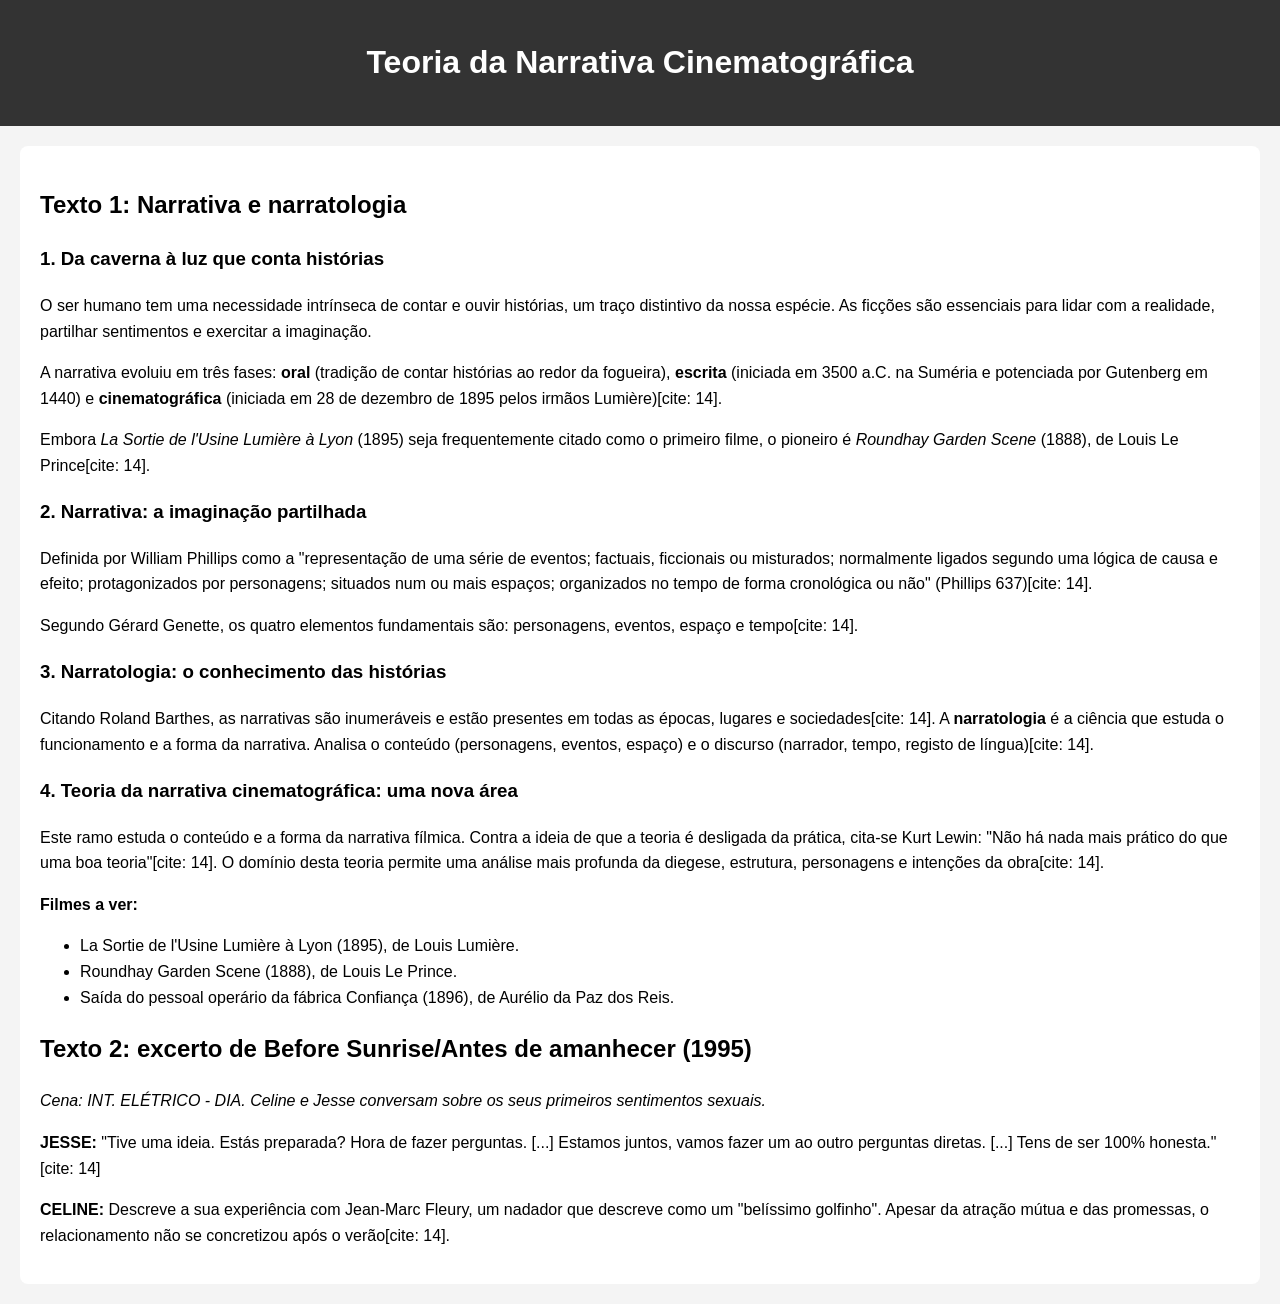
==== narrativa.html @ 9cefa40e "Add files via upload" ====
<!DOCTYPE html>
<html lang="pt-PT">
<head>
    <meta charset="UTF-8">
    <title>Teoria da Narrativa Cinematográfica</title>
    <link rel="stylesheet" href="style.css">
</head>
<body>
    <header>
        <h1>Teoria da Narrativa Cinematográfica</h1>
    </header>
    <main>
        <section id="texto1">
            <h2>Texto 1: Narrativa e narratologia</h2>
            
            <h3>1. Da caverna à luz que conta histórias</h3>
            <p>O ser humano tem uma necessidade intrínseca de contar e ouvir histórias, um traço distintivo da nossa espécie. As ficções são essenciais para lidar com a realidade, partilhar sentimentos e exercitar a imaginação.</p>
            <p>A narrativa evoluiu em três fases: <strong>oral</strong> (tradição de contar histórias ao redor da fogueira), <strong>escrita</strong> (iniciada em 3500 a.C. na Suméria e potenciada por Gutenberg em 1440) e <strong>cinematográfica</strong> (iniciada em 28 de dezembro de 1895 pelos irmãos Lumière)[cite: 14].</p>
            <p>Embora <em>La Sortie de l'Usine Lumière à Lyon</em> (1895) seja frequentemente citado como o primeiro filme, o pioneiro é <em>Roundhay Garden Scene</em> (1888), de Louis Le Prince[cite: 14].</p>

            <h3>2. Narrativa: a imaginação partilhada</h3>
            <p>Definida por William Phillips como a "representação de uma série de eventos; factuais, ficcionais ou misturados; normalmente ligados segundo uma lógica de causa e efeito; protagonizados por personagens; situados num ou mais espaços; organizados no tempo de forma cronológica ou não" (Phillips 637)[cite: 14].</p>
            <p>Segundo Gérard Genette, os quatro elementos fundamentais são: personagens, eventos, espaço e tempo[cite: 14].</p>

            <h3>3. Narratologia: o conhecimento das histórias</h3>
            <p>Citando Roland Barthes, as narrativas são inumeráveis e estão presentes em todas as épocas, lugares e sociedades[cite: 14]. A <strong>narratologia</strong> é a ciência que estuda o funcionamento e a forma da narrativa. Analisa o conteúdo (personagens, eventos, espaço) e o discurso (narrador, tempo, registo de língua)[cite: 14].</p>

            <h3>4. Teoria da narrativa cinematográfica: uma nova área</h3>
            <p>Este ramo estuda o conteúdo e a forma da narrativa fílmica. Contra a ideia de que a teoria é desligada da prática, cita-se Kurt Lewin: "Não há nada mais prático do que uma boa teoria"[cite: 14]. O domínio desta teoria permite uma análise mais profunda da diegese, estrutura, personagens e intenções da obra[cite: 14].</p>
            
            <p><strong>Filmes a ver:</strong></p>
            <ul>
                <li>La Sortie de l'Usine Lumière à Lyon (1895), de Louis Lumière.</li>
                <li>Roundhay Garden Scene (1888), de Louis Le Prince.</li>
                <li>Saída do pessoal operário da fábrica Confiança (1896), de Aurélio da Paz dos Reis.</li>
            </ul>
        </section>

        <section id="texto2">
            <h2>Texto 2: excerto de Before Sunrise/Antes de amanhecer (1995)</h2>
            <p><em>Cena: INT. ELÉTRICO - DIA. Celine e Jesse conversam sobre os seus primeiros sentimentos sexuais.</em></p>
            <p><strong>JESSE:</strong> "Tive uma ideia. Estás preparada? Hora de fazer perguntas. [...] Estamos juntos, vamos fazer um ao outro perguntas diretas. [...] Tens de ser 100% honesta."[cite: 14]</p>
            <p><strong>CELINE:</strong> Descreve a sua experiência com Jean-Marc Fleury, um nadador que descreve como um "belíssimo golfinho". Apesar da atração mútua e das promessas, o relacionamento não se concretizou após o verão[cite: 14].</p>
        </section>
    </main>
</body>
</html>
---- style.css ----
body { font-family: Arial, sans-serif; line-height: 1.6; margin: 0; padding: 0; background: #f4f4f4; }
header { background: #333; color: #fff; padding: 1rem; text-align: center; }
nav ul { list-style: none; padding: 0; }
nav ul li { display: inline; margin: 0 10px; }
nav ul li a { color: #fff; text-decoration: none; }
main { padding: 20px; background: #fff; margin: 20px; border-radius: 8px; }
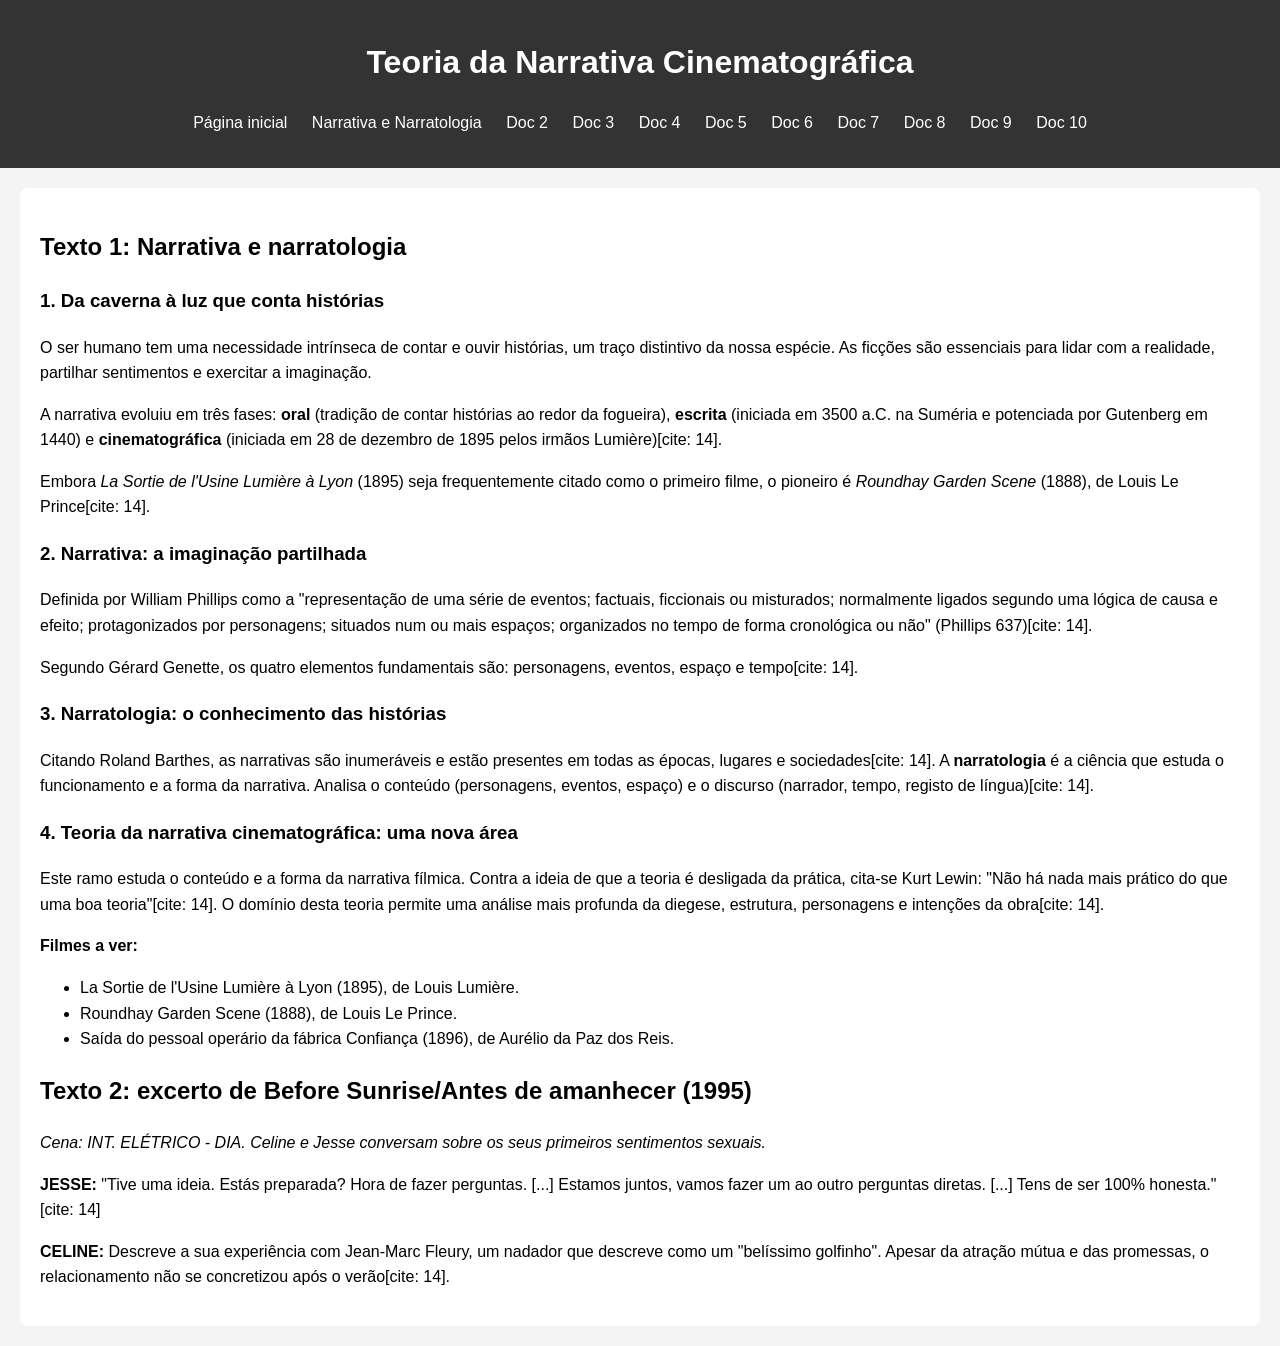
==== commit 8cbedd1e: "Update narrativa.html" ====
--- a/narrativa.html
+++ b/narrativa.html
@@ -8,6 +8,21 @@
 <body>
     <header>
         <h1>Teoria da Narrativa Cinematográfica</h1>
+        <nav>
+            <ul>
+                <li><a href="index.html">Página inicial</a></li>
+                <li><a href="narrativa.html">Narrativa e Narratologia</a></li>
+                <li><a href="doc2.html">Doc 2</a></li>
+                <li><a href="doc3.html">Doc 3</a></li>
+                <li><a href="doc4.html">Doc 4</a></li>
+                <li><a href="doc5.html">Doc 5</a></li>
+                <li><a href="doc6.html">Doc 6</a></li>
+                <li><a href="doc7.html">Doc 7</a></li>
+                <li><a href="doc8.html">Doc 8</a></li>
+                <li><a href="doc9.html">Doc 9</a></li>
+                <li><a href="doc10.html">Doc 10</a></li>
+            </ul>
+        </nav>
     </header>
     <main>
         <section id="texto1">
@@ -44,4 +59,4 @@
         </section>
     </main>
 </body>
-</html>+</html>
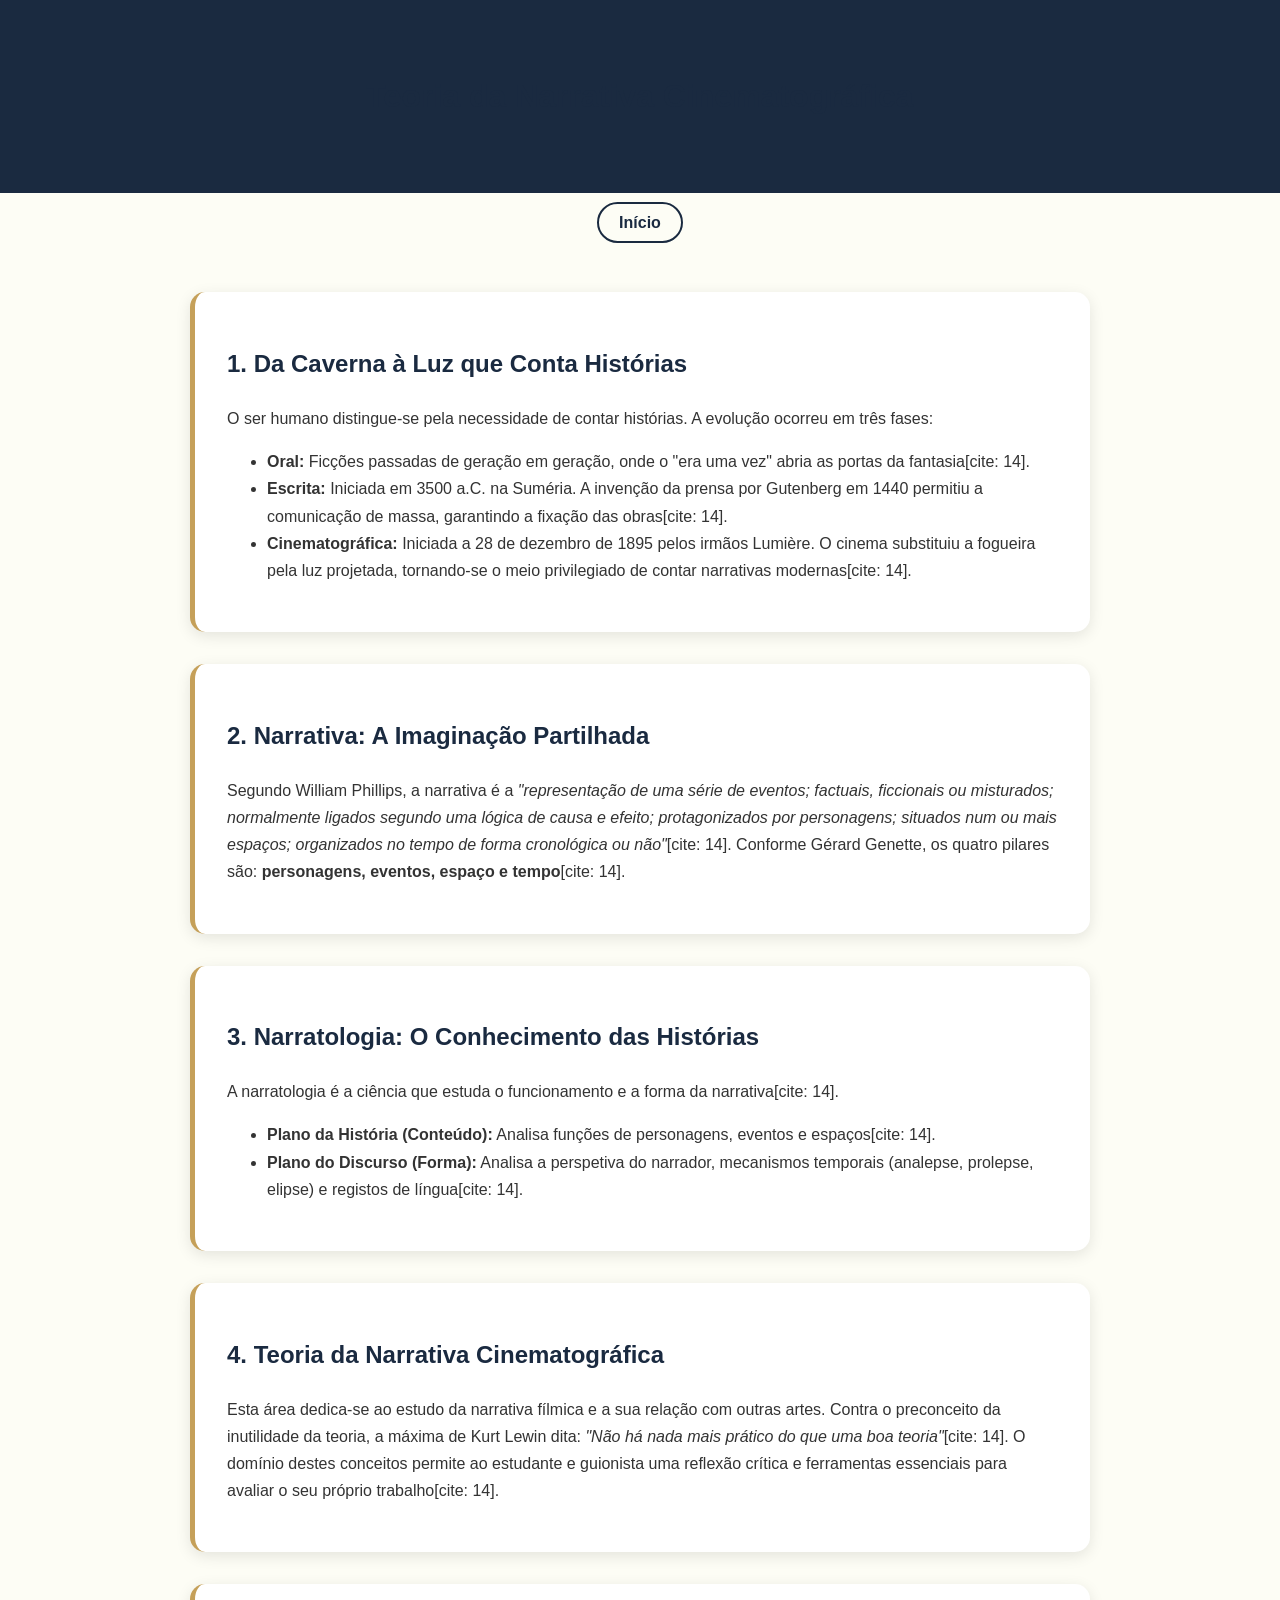
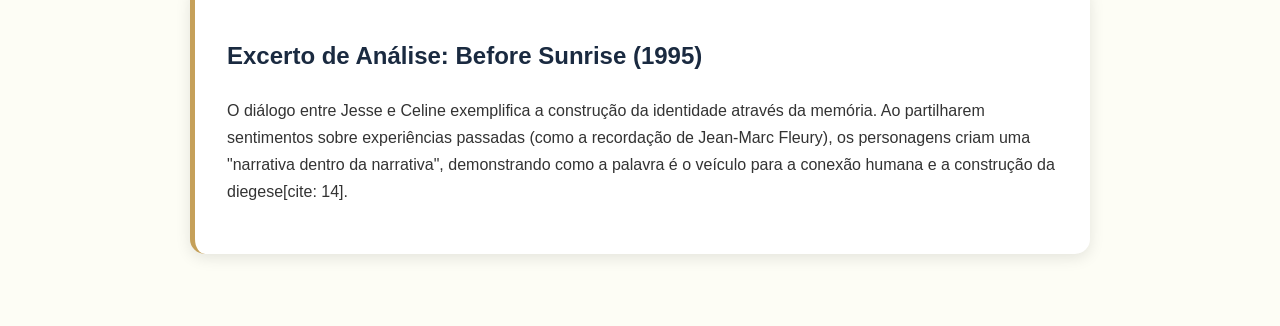
==== commit c2cc147c: "Update narrativa.html" ====
--- a/narrativa.html
+++ b/narrativa.html
@@ -2,61 +2,50 @@
 <html lang="pt-PT">
 <head>
     <meta charset="UTF-8">
-    <title>Teoria da Narrativa Cinematográfica</title>
+    <title>Teoria da Narrativa Cinematográfica: Completo</title>
     <link rel="stylesheet" href="style.css">
 </head>
 <body>
     <header>
         <h1>Teoria da Narrativa Cinematográfica</h1>
-        <nav>
+    </header>
+    <nav>
+        <a href="index.html">Início</a>
+    </nav>
+    <div class="container">
+        <article class="card">
+            <h2>1. Da Caverna à Luz que Conta Histórias</h2>
+            <p>O ser humano distingue-se pela necessidade de contar histórias. A evolução ocorreu em três fases:</p>
             <ul>
-                <li><a href="index.html">Página inicial</a></li>
-                <li><a href="narrativa.html">Narrativa e Narratologia</a></li>
-                <li><a href="doc2.html">Doc 2</a></li>
-                <li><a href="doc3.html">Doc 3</a></li>
-                <li><a href="doc4.html">Doc 4</a></li>
-                <li><a href="doc5.html">Doc 5</a></li>
-                <li><a href="doc6.html">Doc 6</a></li>
-                <li><a href="doc7.html">Doc 7</a></li>
-                <li><a href="doc8.html">Doc 8</a></li>
-                <li><a href="doc9.html">Doc 9</a></li>
-                <li><a href="doc10.html">Doc 10</a></li>
+                <li><strong>Oral:</strong> Ficções passadas de geração em geração, onde o "era uma vez" abria as portas da fantasia[cite: 14].</li>
+                <li><strong>Escrita:</strong> Iniciada em 3500 a.C. na Suméria. A invenção da prensa por Gutenberg em 1440 permitiu a comunicação de massa, garantindo a fixação das obras[cite: 14].</li>
+                <li><strong>Cinematográfica:</strong> Iniciada a 28 de dezembro de 1895 pelos irmãos Lumière. O cinema substituiu a fogueira pela luz projetada, tornando-se o meio privilegiado de contar narrativas modernas[cite: 14].</li>
             </ul>
-        </nav>
-    </header>
-    <main>
-        <section id="texto1">
-            <h2>Texto 1: Narrativa e narratologia</h2>
-            
-            <h3>1. Da caverna à luz que conta histórias</h3>
-            <p>O ser humano tem uma necessidade intrínseca de contar e ouvir histórias, um traço distintivo da nossa espécie. As ficções são essenciais para lidar com a realidade, partilhar sentimentos e exercitar a imaginação.</p>
-            <p>A narrativa evoluiu em três fases: <strong>oral</strong> (tradição de contar histórias ao redor da fogueira), <strong>escrita</strong> (iniciada em 3500 a.C. na Suméria e potenciada por Gutenberg em 1440) e <strong>cinematográfica</strong> (iniciada em 28 de dezembro de 1895 pelos irmãos Lumière)[cite: 14].</p>
-            <p>Embora <em>La Sortie de l'Usine Lumière à Lyon</em> (1895) seja frequentemente citado como o primeiro filme, o pioneiro é <em>Roundhay Garden Scene</em> (1888), de Louis Le Prince[cite: 14].</p>
+        </article>
 
-            <h3>2. Narrativa: a imaginação partilhada</h3>
-            <p>Definida por William Phillips como a "representação de uma série de eventos; factuais, ficcionais ou misturados; normalmente ligados segundo uma lógica de causa e efeito; protagonizados por personagens; situados num ou mais espaços; organizados no tempo de forma cronológica ou não" (Phillips 637)[cite: 14].</p>
-            <p>Segundo Gérard Genette, os quatro elementos fundamentais são: personagens, eventos, espaço e tempo[cite: 14].</p>
+        <article class="card">
+            <h2>2. Narrativa: A Imaginação Partilhada</h2>
+            <p>Segundo William Phillips, a narrativa é a <em>"representação de uma série de eventos; factuais, ficcionais ou misturados; normalmente ligados segundo uma lógica de causa e efeito; protagonizados por personagens; situados num ou mais espaços; organizados no tempo de forma cronológica ou não"</em>[cite: 14]. Conforme Gérard Genette, os quatro pilares são: <strong>personagens, eventos, espaço e tempo</strong>[cite: 14].</p>
+        </article>
 
-            <h3>3. Narratologia: o conhecimento das histórias</h3>
-            <p>Citando Roland Barthes, as narrativas são inumeráveis e estão presentes em todas as épocas, lugares e sociedades[cite: 14]. A <strong>narratologia</strong> é a ciência que estuda o funcionamento e a forma da narrativa. Analisa o conteúdo (personagens, eventos, espaço) e o discurso (narrador, tempo, registo de língua)[cite: 14].</p>
+        <article class="card">
+            <h2>3. Narratologia: O Conhecimento das Histórias</h2>
+            <p>A narratologia é a ciência que estuda o funcionamento e a forma da narrativa[cite: 14].</p>
+            <ul>
+                <li><strong>Plano da História (Conteúdo):</strong> Analisa funções de personagens, eventos e espaços[cite: 14].</li>
+                <li><strong>Plano do Discurso (Forma):</strong> Analisa a perspetiva do narrador, mecanismos temporais (analepse, prolepse, elipse) e registos de língua[cite: 14].</li>
+            </ul>
+        </article>
 
-            <h3>4. Teoria da narrativa cinematográfica: uma nova área</h3>
-            <p>Este ramo estuda o conteúdo e a forma da narrativa fílmica. Contra a ideia de que a teoria é desligada da prática, cita-se Kurt Lewin: "Não há nada mais prático do que uma boa teoria"[cite: 14]. O domínio desta teoria permite uma análise mais profunda da diegese, estrutura, personagens e intenções da obra[cite: 14].</p>
-            
-            <p><strong>Filmes a ver:</strong></p>
-            <ul>
-                <li>La Sortie de l'Usine Lumière à Lyon (1895), de Louis Lumière.</li>
-                <li>Roundhay Garden Scene (1888), de Louis Le Prince.</li>
-                <li>Saída do pessoal operário da fábrica Confiança (1896), de Aurélio da Paz dos Reis.</li>
-            </ul>
-        </section>
+        <article class="card">
+            <h2>4. Teoria da Narrativa Cinematográfica</h2>
+            <p>Esta área dedica-se ao estudo da narrativa fílmica e a sua relação com outras artes. Contra o preconceito da inutilidade da teoria, a máxima de Kurt Lewin dita: <em>"Não há nada mais prático do que uma boa teoria"</em>[cite: 14]. O domínio destes conceitos permite ao estudante e guionista uma reflexão crítica e ferramentas essenciais para avaliar o seu próprio trabalho[cite: 14].</p>
+        </article>
 
-        <section id="texto2">
-            <h2>Texto 2: excerto de Before Sunrise/Antes de amanhecer (1995)</h2>
-            <p><em>Cena: INT. ELÉTRICO - DIA. Celine e Jesse conversam sobre os seus primeiros sentimentos sexuais.</em></p>
-            <p><strong>JESSE:</strong> "Tive uma ideia. Estás preparada? Hora de fazer perguntas. [...] Estamos juntos, vamos fazer um ao outro perguntas diretas. [...] Tens de ser 100% honesta."[cite: 14]</p>
-            <p><strong>CELINE:</strong> Descreve a sua experiência com Jean-Marc Fleury, um nadador que descreve como um "belíssimo golfinho". Apesar da atração mútua e das promessas, o relacionamento não se concretizou após o verão[cite: 14].</p>
-        </section>
-    </main>
+        <article class="card">
+            <h2>Excerto de Análise: Before Sunrise (1995)</h2>
+            <p>O diálogo entre Jesse e Celine exemplifica a construção da identidade através da memória. Ao partilharem sentimentos sobre experiências passadas (como a recordação de Jean-Marc Fleury), os personagens criam uma "narrativa dentro da narrativa", demonstrando como a palavra é o veículo para a conexão humana e a construção da diegese[cite: 14].</p>
+        </article>
+    </div>
 </body>
 </html>
--- a/style.css
+++ b/style.css
@@ -1,6 +1,15 @@
-body { font-family: Arial, sans-serif; line-height: 1.6; margin: 0; padding: 0; background: #f4f4f4; }
-header { background: #333; color: #fff; padding: 1rem; text-align: center; }
-nav ul { list-style: none; padding: 0; }
-nav ul li { display: inline; margin: 0 10px; }
-nav ul li a { color: #fff; text-decoration: none; }
-main { padding: 20px; background: #fff; margin: 20px; border-radius: 8px; }+:root {
+    --primary: #1a2a40;
+    --accent: #c5a059;
+    --bg: #fdfdf5;
+    --text: #333;
+}
+body { font-family: 'Segoe UI', Arial, sans-serif; line-height: 1.7; margin: 0; background-color: var(--bg); color: var(--text); }
+header { background: var(--primary); color: white; padding: 3rem 1rem; text-align: center; }
+nav { text-align: center; padding: 1rem; }
+nav a { color: var(--primary); text-decoration: none; font-weight: bold; margin: 0 15px; padding: 10px 20px; border: 2px solid var(--primary); border-radius: 25px; transition: 0.3s; }
+nav a:hover { background: var(--primary); color: white; }
+.container { max-width: 900px; margin: 20px auto; padding: 20px; }
+.card { background: white; padding: 2rem; border-radius: 15px; box-shadow: 0 4px 15px rgba(0,0,0,0.1); margin-bottom: 2rem; border-left: 5px solid var(--accent); }
+h1, h2 { color: var(--primary); }
+.highlight { color: var(--accent); font-weight: bold; }
